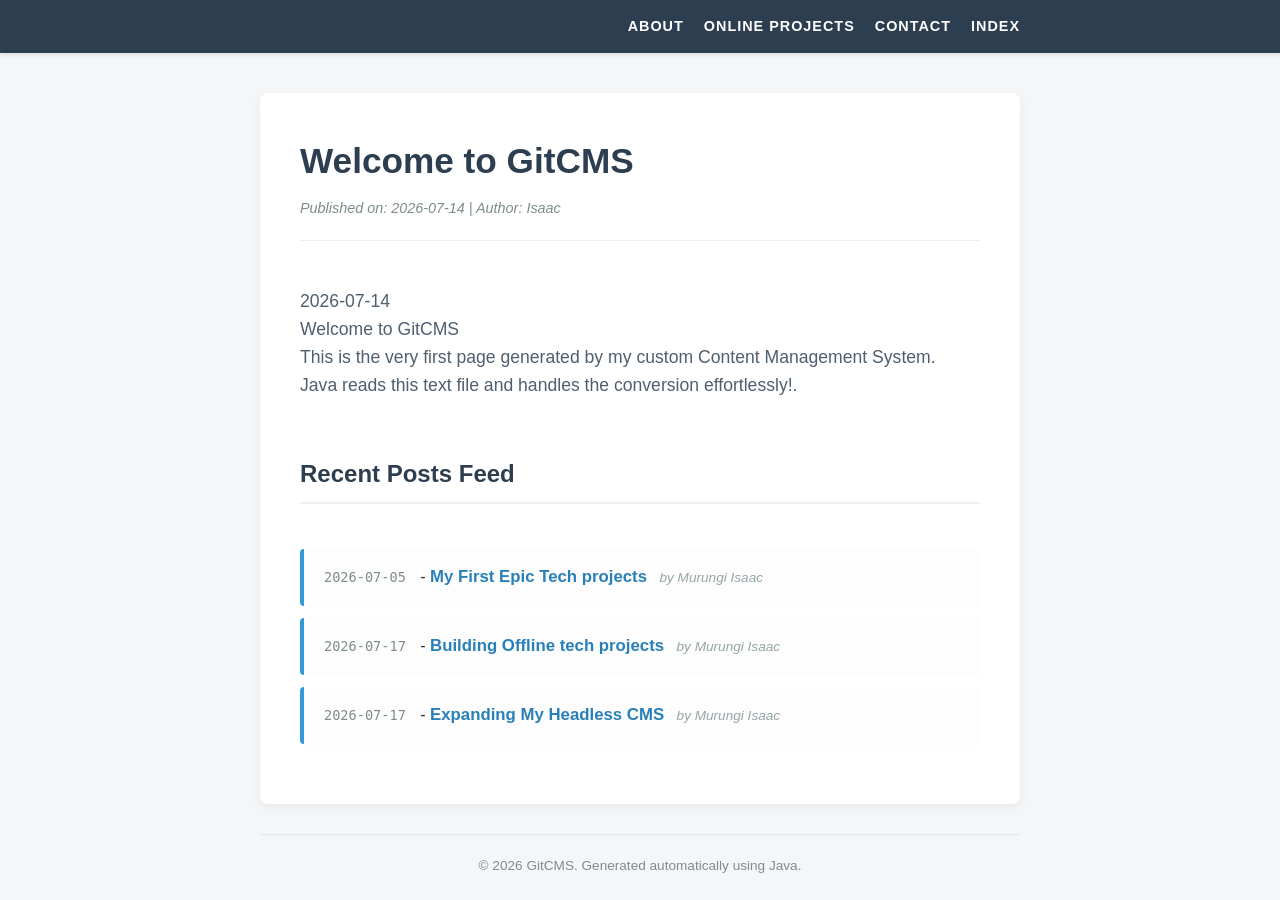
==== index.html @ 1024e1e9 "Add third blog post about expanding the CMS" ====
<!DOCTYPE html>
<html lang='en'>
<head>
    <meta charset='UTF-8'>
    <title>Welcome to GitCMS</title>
    <link rel='stylesheet' href='style.css'>
</head>
<body>
<nav>
    <div class='nav-container'>
        <a href='about.html'>ABOUT</a>
        <a href='online-projects.html'>ONLINE PROJECTS</a>
        <a href='contact.html'>CONTACT</a>
        <a href='index.html'>INDEX</a>
    </div>
</nav>
<div class='main-wrapper'>
    <div class='container'>
        <h1>Welcome to GitCMS</h1>
        <p class='publish-date'><em>Published on: 2026-07-14 | Author: Isaac</em></p>
<hr><br>
        <article>2026-07-14<br>
Welcome to GitCMS<br>
This is the very first page generated by my custom Content Management System.<br>
Java reads this text file and handles the conversion effortlessly!.</article>
<br><h2>Recent Posts Feed</h2><br>
<ul class='blog-feed'>
<li><span class='date'>2026-07-05</span> - <a href='my-first-post.html'>My First Epic Tech projects</a> <span class='author'>by Murungi Isaac</span></li>
<li><span class='date'>2026-07-17</span> - <a href='my-second-post.html'>Building Offline tech projects</a> <span class='author'>by Murungi Isaac</span></li>
<li><span class='date'>2026-07-17</span> - <a href='my-third-post.html'>Expanding My Headless CMS</a> <span class='author'>by Murungi Isaac</span></li>
</ul>
    </div>
    <footer>&copy; 2026 GitCMS. Generated automatically using Java.</footer>
</div>
</body>
</html>
---- style.css ----
/* ==========================================
   GitCMS Master Style Sheet
   ========================================== */

/* Global Reset & Typography */
* {
    box-sizing: border-box;
    margin: 0;
    padding: 0;
}

body {
    font-family: -apple-system, BlinkMacSystemFont, "Segoe UI", Roboto, "Helvetica Neue", Arial, sans-serif;
    background-color: #f4f6f8;
    color: #333333;
    line-height: 1.6;
    min-height: 100vh;
}

/* Navigation Bar */
nav {
    background-color: #2c3e50;
    padding: 15px 0;
    box-shadow: 0 2px 4px rgba(0, 0, 0, 0.1);
}

.nav-container {
    max-width: 800px;
    margin: 0 auto;
    display: flex;
    justify-content: flex-end;
    gap: 20px;
    padding: 0 20px;
}

nav a {
    color: #ffffff;
    text-decoration: none;
    font-weight: 600;
    font-size: 0.9rem;
    letter-spacing: 1px;
    transition: color 0.2s ease;
}

nav a:hover {
    color: #3498db;
}

/* Layout Wrappers */
.main-wrapper {
    max-width: 800px;
    margin: 40px auto;
    padding: 0 20px;
}

.container {
    background: #ffffff;
    padding: 40px;
    border-radius: 8px;
    box-shadow: 0 4px 12px rgba(0, 0, 0, 0.05);
    margin-bottom: 30px;
}

/* Typography & Core Content Elements */
h1 {
    font-size: 2.2rem;
    color: #2c3e50;
    margin-bottom: 8px;
}

h2 {
    font-size: 1.5rem;
    color: #2c3e50;
    margin-top: 30px;
    border-bottom: 2px solid #ecf0f1;
    padding-bottom: 8px;
}

.publish-date {
    font-size: 0.9rem;
    color: #7f8c8d;
    margin-bottom: 20px;
}

hr {
    border: 0;
    height: 1px;
    background: #ecf0f1;
    margin-bottom: 20px;
}

article {
    font-size: 1.1rem;
    color: #4f5f6f;
}

/* ==========================================
   Dynamic Blog Feed Styling 
   ========================================== */
.blog-feed {
    list-style: none; /* Removes default bullet points */
    padding: 0;
    margin: 20px 0;
}

/* Individual Feed Item Blocks */
.blog-feed li {
    padding: 15px 20px;
    margin-bottom: 12px;
    background: #fdfdfd;
    border-left: 4px solid #3498db; /* Sleek blue accent bar */
    border-radius: 4px;
    box-shadow: 0 1px 3px rgba(0, 0, 0, 0.02);
    transition: transform 0.2s ease, box-shadow 0.2s ease, background-color 0.2s ease;
}

/* Hover effects for feed items */
.blog-feed li:hover {
    transform: translateX(5px);
    box-shadow: 0 4px 8px rgba(0, 0, 0, 0.05);
    background-color: #f6fafc;
}

/* Date inside feed list */
.blog-feed .date {
    font-size: 0.85rem;
    color: #7f8c8d;
    font-family: monospace;
    margin-right: 10px;
}

/* Author inside feed list */
.blog-feed .author {
    font-size: 0.85rem;
    color: #95a5a6;
    font-style: italic;
    margin-left: 8px;
}

/* Links inside feed */
.blog-feed a {
    font-weight: 600;
    color: #2980b9;
    text-decoration: none;
    font-size: 1.05rem;
}

.blog-feed a:hover {
    color: #3498db;
    text-decoration: underline;
}

/* Footer Styling */
footer {
    text-align: center;
    color: #7f8c8d;
    font-size: 0.85rem;
    padding: 20px 0;
    border-top: 1px solid #e2e8f0;
}
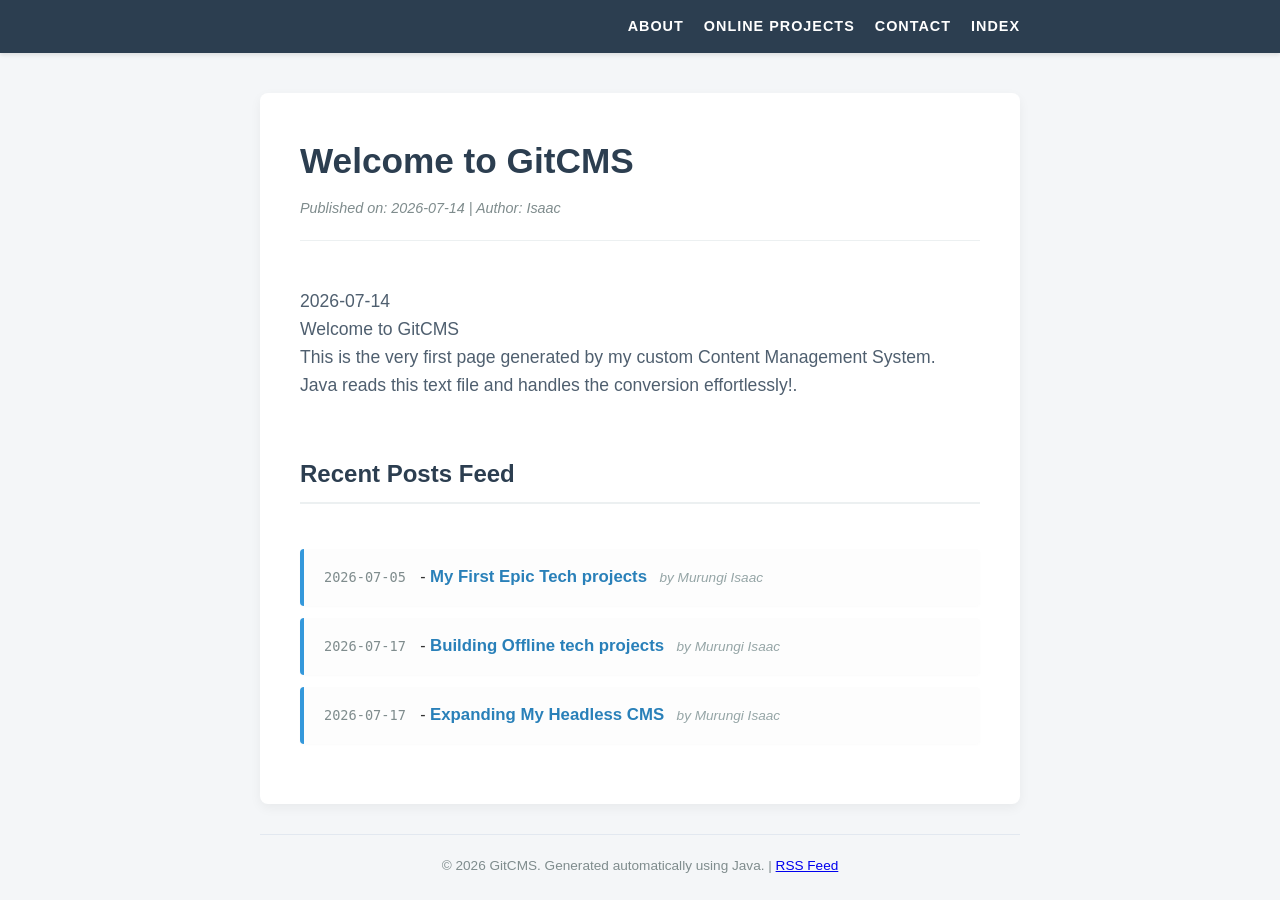
==== commit d6c19db5: "Add automated RSS feed generator" ====
--- a/index.html
+++ b/index.html
@@ -3,15 +3,16 @@
 <head>
     <meta charset='UTF-8'>
     <title>Welcome to GitCMS</title>
-    <link rel='stylesheet' href='style.css'>
+    <link rel='stylesheet' href='./style.css'>
+    <link rel='alternate' type='application/rss+xml' title='GitCMS RSS Feed' href='./rss.xml'>
 </head>
 <body>
 <nav>
     <div class='nav-container'>
-        <a href='about.html'>ABOUT</a>
-        <a href='online-projects.html'>ONLINE PROJECTS</a>
-        <a href='contact.html'>CONTACT</a>
-        <a href='index.html'>INDEX</a>
+        <a href='./about.html'>ABOUT</a>
+        <a href='./online-projects.html'>ONLINE PROJECTS</a>
+        <a href='./contact.html'>CONTACT</a>
+        <a href='./index.html'>INDEX</a>
     </div>
 </nav>
 <div class='main-wrapper'>
@@ -19,21 +20,19 @@
         <h1>Welcome to GitCMS</h1>
         <p class='publish-date'><em>Published on: 2026-07-14 | Author: Isaac</em></p>
 <hr><br>
-        <article>2026-07-14-<br>
-Welcome to GitCMS-<br>
-This is the very first page generated by my custom Content Management System.-<br>
-Java reads this text file and handles the conversion effortlessly!.</article>
+        <article>2026-07-14<br>
+Welcome to GitCMS<br>
+This is the very first page generated by my custom Content Management System.<br>
+Java reads this text file and handles the conversion effortlessly!.<br>
+</article>
 <br><h2>Recent Posts Feed</h2><br>
 <ul class='blog-feed'>
-<li><span class='date'>2026-07-05</span> - <a href='my-first-post.html'>My First Epic Tech projects</a> <span class='author'>by Murungi Isaac</span></li>
-<li><span class='date'>2026-07-17</span> - <a href='my-second-post.html'>Building Offline tech projects</a> <span class='author'>by Murungi Isaac</span></li>
-<li><span class='date'>2026-07-17</span> - <a href='my-third-post.html'>Expanding My Headless CMS</a> <span class='author'>by Murungi Isaac</span></li>
+<li><span class='date'>2026-07-05</span> - <a href='./my-first-post.html'>My First Epic Tech projects</a> <span class='author'>by Murungi Isaac</span></li>
+<li><span class='date'>2026-07-17</span> - <a href='./my-second-post.html'>Building Offline tech projects</a> <span class='author'>by Murungi Isaac</span></li>
+<li><span class='date'>2026-07-17</span> - <a href='./my-third-post.html'>Expanding My Headless CMS</a> <span class='author'>by Murungi Isaac</span></li>
 </ul>
     </div>
-    <footer>&copy; 2026 GitCMS. Generated automatically using Java.</footer>
+    <footer>&copy; 2026 GitCMS. Generated automatically using Java. | <a href='./rss.xml'>RSS Feed</a></footer>
 </div>
 </body>
 </html>
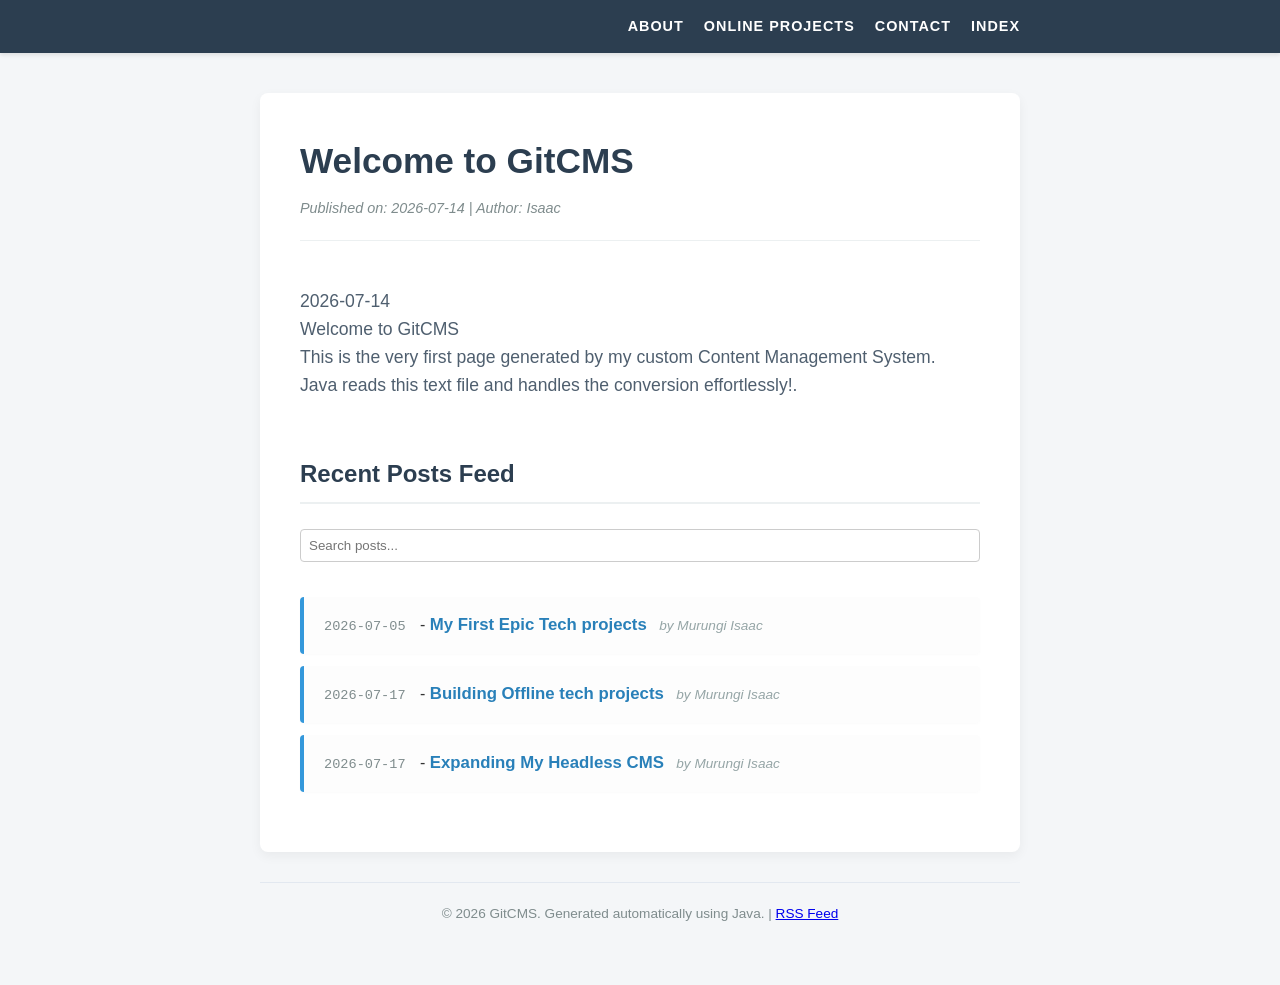
==== commit a5311f4a: "Add real-time client-side search bar to home page" ====
--- a/index.html
+++ b/index.html
@@ -26,11 +26,22 @@
 Java reads this text file and handles the conversion effortlessly!.<br>
 </article>
 <br><h2>Recent Posts Feed</h2><br>
-<ul class='blog-feed'>
-<li><span class='date'>2026-07-05</span> - <a href='./my-first-post.html'>My First Epic Tech projects</a> <span class='author'>by Murungi Isaac</span></li>
-<li><span class='date'>2026-07-17</span> - <a href='./my-second-post.html'>Building Offline tech projects</a> <span class='author'>by Murungi Isaac</span></li>
-<li><span class='date'>2026-07-17</span> - <a href='./my-third-post.html'>Expanding My Headless CMS</a> <span class='author'>by Murungi Isaac</span></li>
-</ul>
+        <input type='text' id='searchInput' onkeyup='searchPosts()' placeholder='Search posts...' style='width: 100%; padding: 8px; margin-bottom: 15px; border: 1px solid #ccc; border-radius: 4px;'>
+        <ul class='blog-feed' id='postList'>
+<li class='post-item'><span class='date'>2026-07-05</span> - <a href='./my-first-post.html' class='post-title'>My First Epic Tech projects</a> <span class='author'>by Murungi Isaac</span></li>
+<li class='post-item'><span class='date'>2026-07-17</span> - <a href='./my-second-post.html' class='post-title'>Building Offline tech projects</a> <span class='author'>by Murungi Isaac</span></li>
+<li class='post-item'><span class='date'>2026-07-17</span> - <a href='./my-third-post.html' class='post-title'>Expanding My Headless CMS</a> <span class='author'>by Murungi Isaac</span></li>
+        </ul>
+<script>
+function searchPosts() {
+  let input = document.getElementById('searchInput').value.toLowerCase();
+  let posts = document.getElementsByClassName('post-item');
+  for (let i = 0; i < posts.length; i++) {
+    let text = posts[i].innerText.toLowerCase();
+    posts[i].style.display = text.includes(input) ? '' : 'none';
+  }
+}
+</script>
     </div>
     <footer>&copy; 2026 GitCMS. Generated automatically using Java. | <a href='./rss.xml'>RSS Feed</a></footer>
 </div>
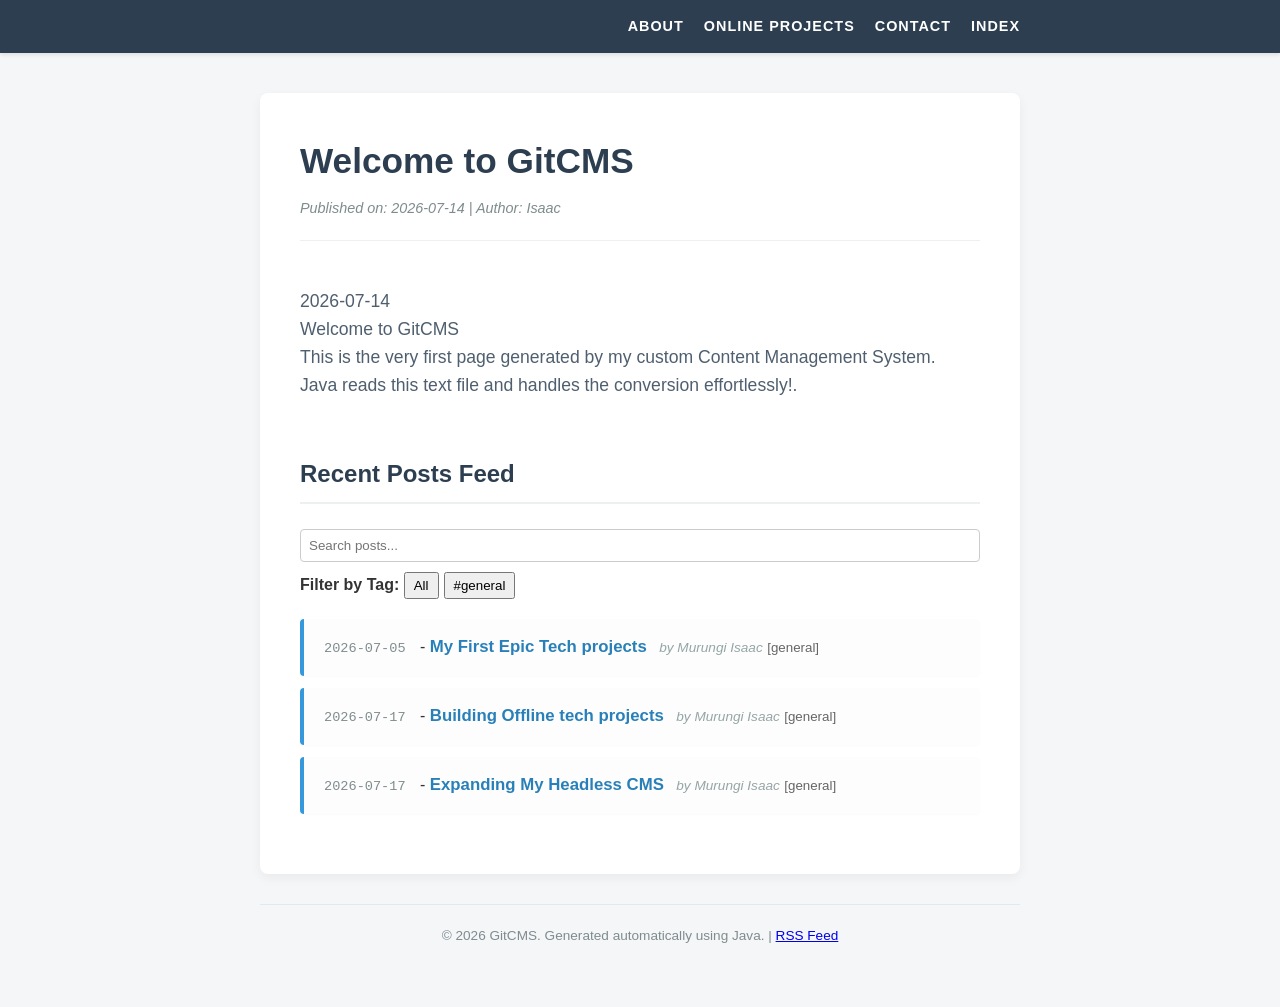
==== commit 9ffdb097: "Add post tagging and interactive tag filtering" ====
--- a/index.html
+++ b/index.html
@@ -26,19 +26,28 @@
 Java reads this text file and handles the conversion effortlessly!.<br>
 </article>
 <br><h2>Recent Posts Feed</h2><br>
-        <input type='text' id='searchInput' onkeyup='searchPosts()' placeholder='Search posts...' style='width: 100%; padding: 8px; margin-bottom: 15px; border: 1px solid #ccc; border-radius: 4px;'>
+        <input type='text' id='searchInput' onkeyup='filterPosts()' placeholder='Search posts...' style='width: 100%; padding: 8px; margin-bottom: 10px; border: 1px solid #ccc; border-radius: 4px;'>
+<div class='tag-buttons' style='margin-bottom: 15px;'><strong>Filter by Tag: </strong><button onclick='filterTag("all")' style='margin-right: 5px; padding: 4px 8px; cursor: pointer;'>All</button><button onclick='filterTag("general")' style='margin-right: 5px; padding: 4px 8px; cursor: pointer;'>#general</button></div>
         <ul class='blog-feed' id='postList'>
-<li class='post-item'><span class='date'>2026-07-05</span> - <a href='./my-first-post.html' class='post-title'>My First Epic Tech projects</a> <span class='author'>by Murungi Isaac</span></li>
-<li class='post-item'><span class='date'>2026-07-17</span> - <a href='./my-second-post.html' class='post-title'>Building Offline tech projects</a> <span class='author'>by Murungi Isaac</span></li>
-<li class='post-item'><span class='date'>2026-07-17</span> - <a href='./my-third-post.html' class='post-title'>Expanding My Headless CMS</a> <span class='author'>by Murungi Isaac</span></li>
+<li class='post-item' data-tags='general'><span class='date'>2026-07-05</span> - <a href='./my-first-post.html' class='post-title'>My First Epic Tech projects</a> <span class='author'>by Murungi Isaac</span> <small style='color: #666;'>[general]</small></li>
+<li class='post-item' data-tags='general'><span class='date'>2026-07-17</span> - <a href='./my-second-post.html' class='post-title'>Building Offline tech projects</a> <span class='author'>by Murungi Isaac</span> <small style='color: #666;'>[general]</small></li>
+<li class='post-item' data-tags='general'><span class='date'>2026-07-17</span> - <a href='./my-third-post.html' class='post-title'>Expanding My Headless CMS</a> <span class='author'>by Murungi Isaac</span> <small style='color: #666;'>[general]</small></li>
         </ul>
 <script>
-function searchPosts() {
+let selectedTag = 'all';
+function filterTag(tag) {
+  selectedTag = tag;
+  filterPosts();
+}
+function filterPosts() {
   let input = document.getElementById('searchInput').value.toLowerCase();
   let posts = document.getElementsByClassName('post-item');
   for (let i = 0; i < posts.length; i++) {
     let text = posts[i].innerText.toLowerCase();
-    posts[i].style.display = text.includes(input) ? '' : 'none';
+    let tags = posts[i].getAttribute('data-tags').split(' ');
+    let matchesSearch = text.includes(input);
+    let matchesTag = (selectedTag === 'all') || tags.includes(selectedTag);
+    posts[i].style.display = (matchesSearch && matchesTag) ? '' : 'none';
   }
 }
 </script>
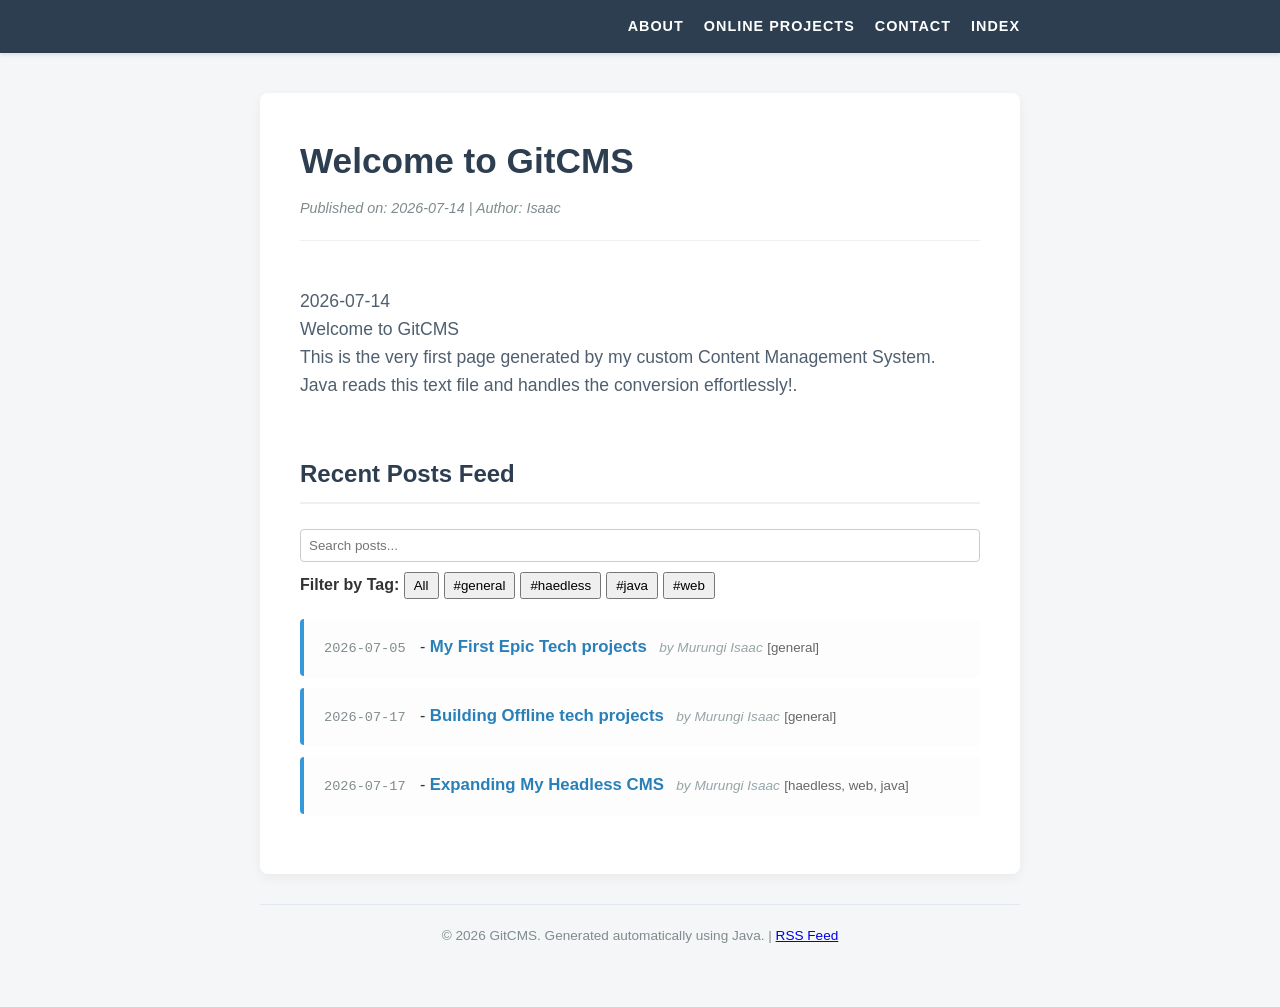
==== commit 91e2a12a: "Add tag metadata to remaining blog posts" ====
--- a/index.html
+++ b/index.html
@@ -27,11 +27,11 @@
 </article>
 <br><h2>Recent Posts Feed</h2><br>
         <input type='text' id='searchInput' onkeyup='filterPosts()' placeholder='Search posts...' style='width: 100%; padding: 8px; margin-bottom: 10px; border: 1px solid #ccc; border-radius: 4px;'>
-<div class='tag-buttons' style='margin-bottom: 15px;'><strong>Filter by Tag: </strong><button onclick='filterTag("all")' style='margin-right: 5px; padding: 4px 8px; cursor: pointer;'>All</button><button onclick='filterTag("general")' style='margin-right: 5px; padding: 4px 8px; cursor: pointer;'>#general</button></div>
+<div class='tag-buttons' style='margin-bottom: 15px;'><strong>Filter by Tag: </strong><button onclick='filterTag("all")' style='margin-right: 5px; padding: 4px 8px; cursor: pointer;'>All</button><button onclick='filterTag("general")' style='margin-right: 5px; padding: 4px 8px; cursor: pointer;'>#general</button><button onclick='filterTag("haedless")' style='margin-right: 5px; padding: 4px 8px; cursor: pointer;'>#haedless</button><button onclick='filterTag("java")' style='margin-right: 5px; padding: 4px 8px; cursor: pointer;'>#java</button><button onclick='filterTag("web")' style='margin-right: 5px; padding: 4px 8px; cursor: pointer;'>#web</button></div>
         <ul class='blog-feed' id='postList'>
 <li class='post-item' data-tags='general'><span class='date'>2026-07-05</span> - <a href='./my-first-post.html' class='post-title'>My First Epic Tech projects</a> <span class='author'>by Murungi Isaac</span> <small style='color: #666;'>[general]</small></li>
 <li class='post-item' data-tags='general'><span class='date'>2026-07-17</span> - <a href='./my-second-post.html' class='post-title'>Building Offline tech projects</a> <span class='author'>by Murungi Isaac</span> <small style='color: #666;'>[general]</small></li>
-<li class='post-item' data-tags='general'><span class='date'>2026-07-17</span> - <a href='./my-third-post.html' class='post-title'>Expanding My Headless CMS</a> <span class='author'>by Murungi Isaac</span> <small style='color: #666;'>[general]</small></li>
+<li class='post-item' data-tags='haedless web java'><span class='date'>2026-07-17</span> - <a href='./my-third-post.html' class='post-title'>Expanding My Headless CMS</a> <span class='author'>by Murungi Isaac</span> <small style='color: #666;'>[haedless, web, java]</small></li>
         </ul>
 <script>
 let selectedTag = 'all';
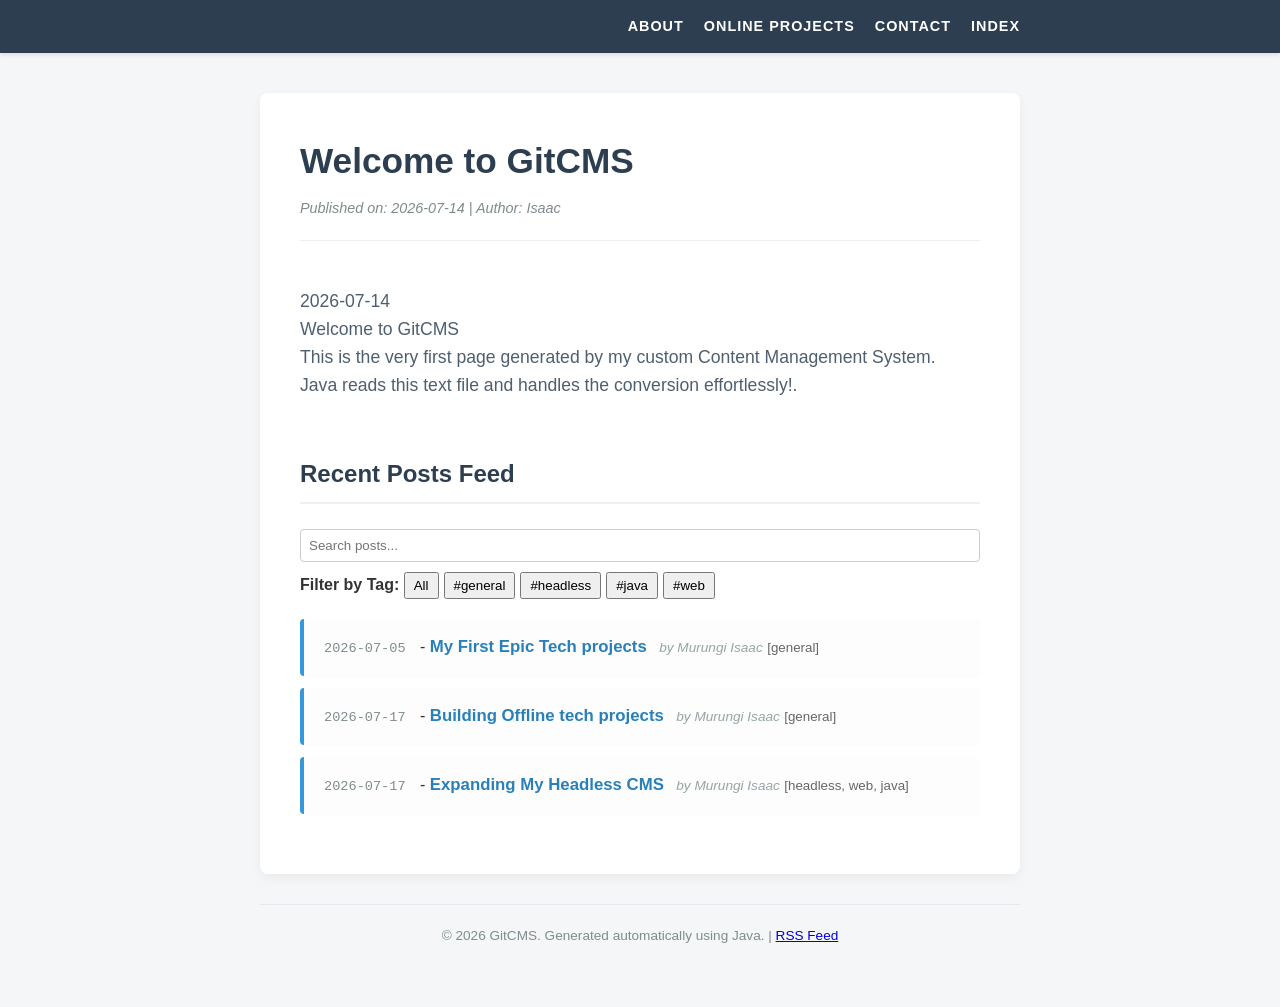
==== commit 67a81a4d: "Add metadata to remaining blog post" ====
--- a/index.html
+++ b/index.html
@@ -27,11 +27,11 @@
 </article>
 <br><h2>Recent Posts Feed</h2><br>
         <input type='text' id='searchInput' onkeyup='filterPosts()' placeholder='Search posts...' style='width: 100%; padding: 8px; margin-bottom: 10px; border: 1px solid #ccc; border-radius: 4px;'>
-<div class='tag-buttons' style='margin-bottom: 15px;'><strong>Filter by Tag: </strong><button onclick='filterTag("all")' style='margin-right: 5px; padding: 4px 8px; cursor: pointer;'>All</button><button onclick='filterTag("general")' style='margin-right: 5px; padding: 4px 8px; cursor: pointer;'>#general</button><button onclick='filterTag("haedless")' style='margin-right: 5px; padding: 4px 8px; cursor: pointer;'>#haedless</button><button onclick='filterTag("java")' style='margin-right: 5px; padding: 4px 8px; cursor: pointer;'>#java</button><button onclick='filterTag("web")' style='margin-right: 5px; padding: 4px 8px; cursor: pointer;'>#web</button></div>
+<div class='tag-buttons' style='margin-bottom: 15px;'><strong>Filter by Tag: </strong><button onclick='filterTag("all")' style='margin-right: 5px; padding: 4px 8px; cursor: pointer;'>All</button><button onclick='filterTag("general")' style='margin-right: 5px; padding: 4px 8px; cursor: pointer;'>#general</button><button onclick='filterTag("headless")' style='margin-right: 5px; padding: 4px 8px; cursor: pointer;'>#headless</button><button onclick='filterTag("java")' style='margin-right: 5px; padding: 4px 8px; cursor: pointer;'>#java</button><button onclick='filterTag("web")' style='margin-right: 5px; padding: 4px 8px; cursor: pointer;'>#web</button></div>
         <ul class='blog-feed' id='postList'>
 <li class='post-item' data-tags='general'><span class='date'>2026-07-05</span> - <a href='./my-first-post.html' class='post-title'>My First Epic Tech projects</a> <span class='author'>by Murungi Isaac</span> <small style='color: #666;'>[general]</small></li>
 <li class='post-item' data-tags='general'><span class='date'>2026-07-17</span> - <a href='./my-second-post.html' class='post-title'>Building Offline tech projects</a> <span class='author'>by Murungi Isaac</span> <small style='color: #666;'>[general]</small></li>
-<li class='post-item' data-tags='haedless web java'><span class='date'>2026-07-17</span> - <a href='./my-third-post.html' class='post-title'>Expanding My Headless CMS</a> <span class='author'>by Murungi Isaac</span> <small style='color: #666;'>[haedless, web, java]</small></li>
+<li class='post-item' data-tags='headless web java'><span class='date'>2026-07-17</span> - <a href='./my-third-post.html' class='post-title'>Expanding My Headless CMS</a> <span class='author'>by Murungi Isaac</span> <small style='color: #666;'>[headless, web, java]</small></li>
         </ul>
 <script>
 let selectedTag = 'all';
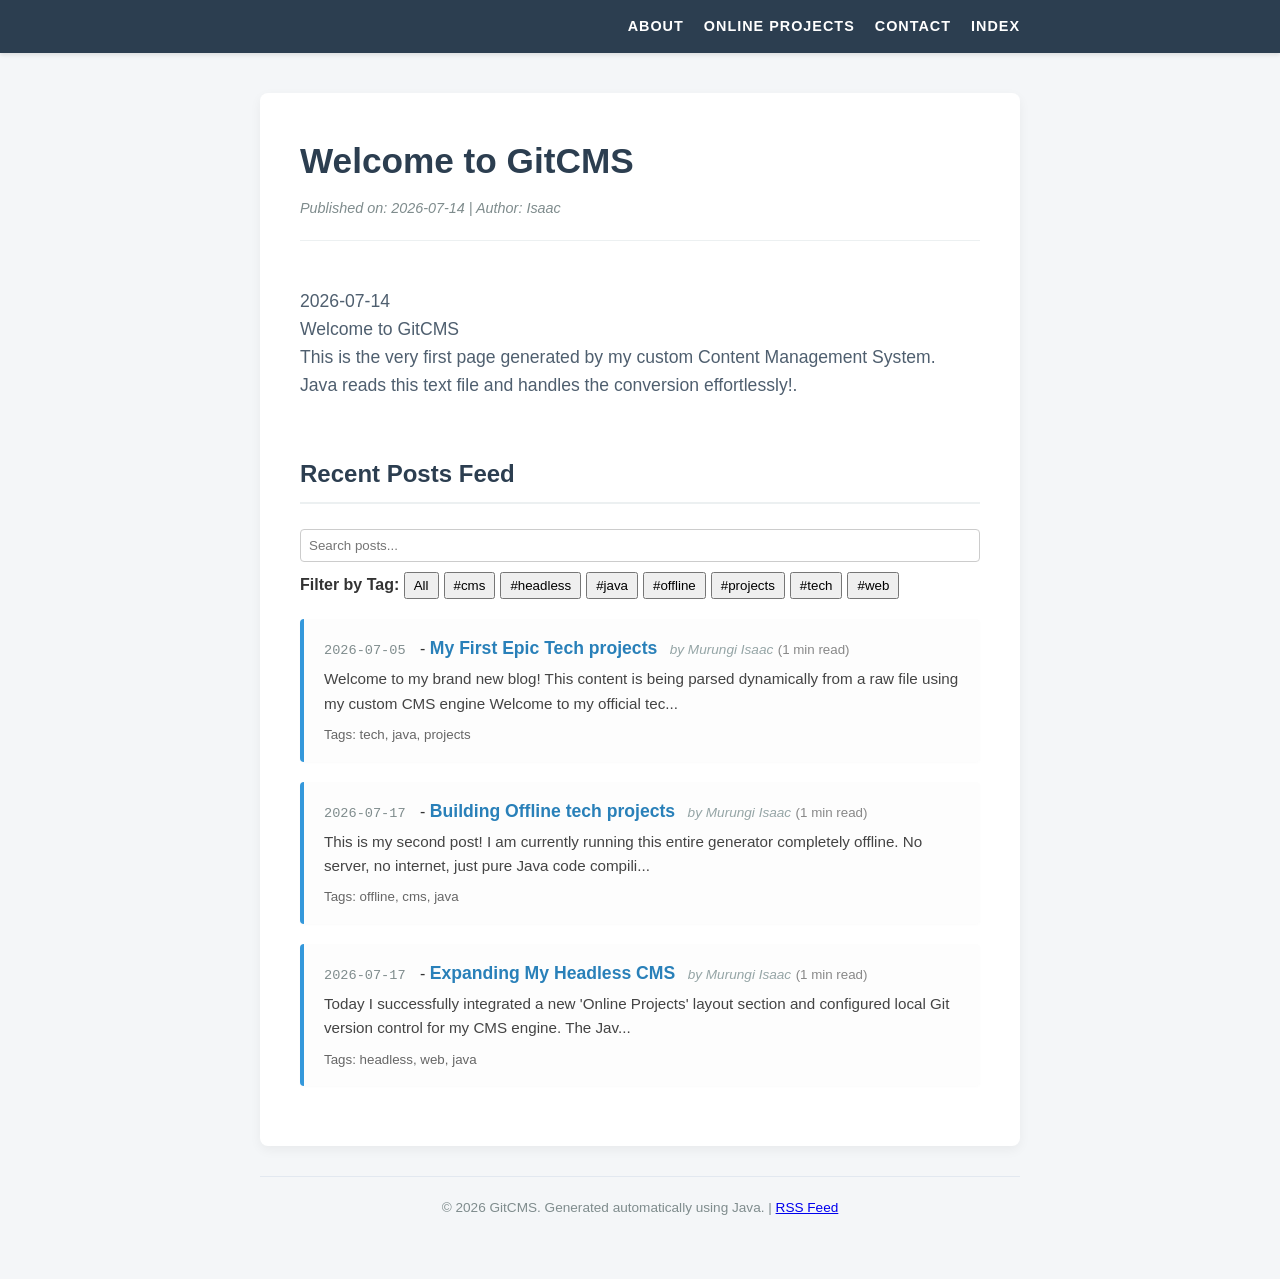
==== commit e2248af3: "Add estimated reading time and post excerpts to homepae feed" ====
--- a/index.html
+++ b/index.html
@@ -27,11 +27,14 @@
 </article>
 <br><h2>Recent Posts Feed</h2><br>
         <input type='text' id='searchInput' onkeyup='filterPosts()' placeholder='Search posts...' style='width: 100%; padding: 8px; margin-bottom: 10px; border: 1px solid #ccc; border-radius: 4px;'>
-<div class='tag-buttons' style='margin-bottom: 15px;'><strong>Filter by Tag: </strong><button onclick='filterTag("all")' style='margin-right: 5px; padding: 4px 8px; cursor: pointer;'>All</button><button onclick='filterTag("general")' style='margin-right: 5px; padding: 4px 8px; cursor: pointer;'>#general</button><button onclick='filterTag("headless")' style='margin-right: 5px; padding: 4px 8px; cursor: pointer;'>#headless</button><button onclick='filterTag("java")' style='margin-right: 5px; padding: 4px 8px; cursor: pointer;'>#java</button><button onclick='filterTag("web")' style='margin-right: 5px; padding: 4px 8px; cursor: pointer;'>#web</button></div>
-        <ul class='blog-feed' id='postList'>
-<li class='post-item' data-tags='general'><span class='date'>2026-07-05</span> - <a href='./my-first-post.html' class='post-title'>My First Epic Tech projects</a> <span class='author'>by Murungi Isaac</span> <small style='color: #666;'>[general]</small></li>
-<li class='post-item' data-tags='general'><span class='date'>2026-07-17</span> - <a href='./my-second-post.html' class='post-title'>Building Offline tech projects</a> <span class='author'>by Murungi Isaac</span> <small style='color: #666;'>[general]</small></li>
-<li class='post-item' data-tags='headless web java'><span class='date'>2026-07-17</span> - <a href='./my-third-post.html' class='post-title'>Expanding My Headless CMS</a> <span class='author'>by Murungi Isaac</span> <small style='color: #666;'>[headless, web, java]</small></li>
+<div class='tag-buttons' style='margin-bottom: 15px;'><strong>Filter by Tag: </strong><button onclick='filterTag("all")' style='margin-right: 5px; padding: 4px 8px; cursor: pointer;'>All</button><button onclick='filterTag("cms")' style='margin-right: 5px; padding: 4px 8px; cursor: pointer;'>#cms</button><button onclick='filterTag("headless")' style='margin-right: 5px; padding: 4px 8px; cursor: pointer;'>#headless</button><button onclick='filterTag("java")' style='margin-right: 5px; padding: 4px 8px; cursor: pointer;'>#java</button><button onclick='filterTag("offline")' style='margin-right: 5px; padding: 4px 8px; cursor: pointer;'>#offline</button><button onclick='filterTag("projects")' style='margin-right: 5px; padding: 4px 8px; cursor: pointer;'>#projects</button><button onclick='filterTag("tech")' style='margin-right: 5px; padding: 4px 8px; cursor: pointer;'>#tech</button><button onclick='filterTag("web")' style='margin-right: 5px; padding: 4px 8px; cursor: pointer;'>#web</button></div>
+        <ul class='blog-feed' id='postList' style='list-style: none; padding-left: 0;'>
+<li class='post-item' data-tags='tech java projects' style='margin-bottom: 20px;'><span class='date'>2026-07-05</span> - <a href='./my-first-post.html' class='post-title' style='font-weight: bold; font-size: 1.1em;'>My First Epic Tech projects</a> <span class='author'>by Murungi Isaac</span> <small style='color: #888;'>(1 min read)</small><br><p style='margin: 5px 0; color: #444; font-size: 0.95em;'>Welcome to my brand new blog! This content is being parsed dynamically from a raw file using my custom CMS engine
+Welcome to my official tec...</p><small style='color: #666;'>Tags: tech, java, projects</small></li>
+<li class='post-item' data-tags='offline cms java' style='margin-bottom: 20px;'><span class='date'>2026-07-17</span> - <a href='./my-second-post.html' class='post-title' style='font-weight: bold; font-size: 1.1em;'>Building Offline tech projects</a> <span class='author'>by Murungi Isaac</span> <small style='color: #888;'>(1 min read)</small><br><p style='margin: 5px 0; color: #444; font-size: 0.95em;'>This is my second post! I am currently running this entire generator completely offline. No server, no internet, just pure Java code compili...</p><small style='color: #666;'>Tags: offline, cms, java</small></li>
+<li class='post-item' data-tags='headless web java' style='margin-bottom: 20px;'><span class='date'>2026-07-17</span> - <a href='./my-third-post.html' class='post-title' style='font-weight: bold; font-size: 1.1em;'>Expanding My Headless CMS</a> <span class='author'>by Murungi Isaac</span> <small style='color: #888;'>(1 min read)</small><br><p style='margin: 5px 0; color: #444; font-size: 0.95em;'>Today I successfully integrated a new 'Online Projects' layout section and configured local Git version control for my CMS engine. 
+
+The Jav...</p><small style='color: #666;'>Tags: headless, web, java</small></li>
         </ul>
 <script>
 let selectedTag = 'all';
